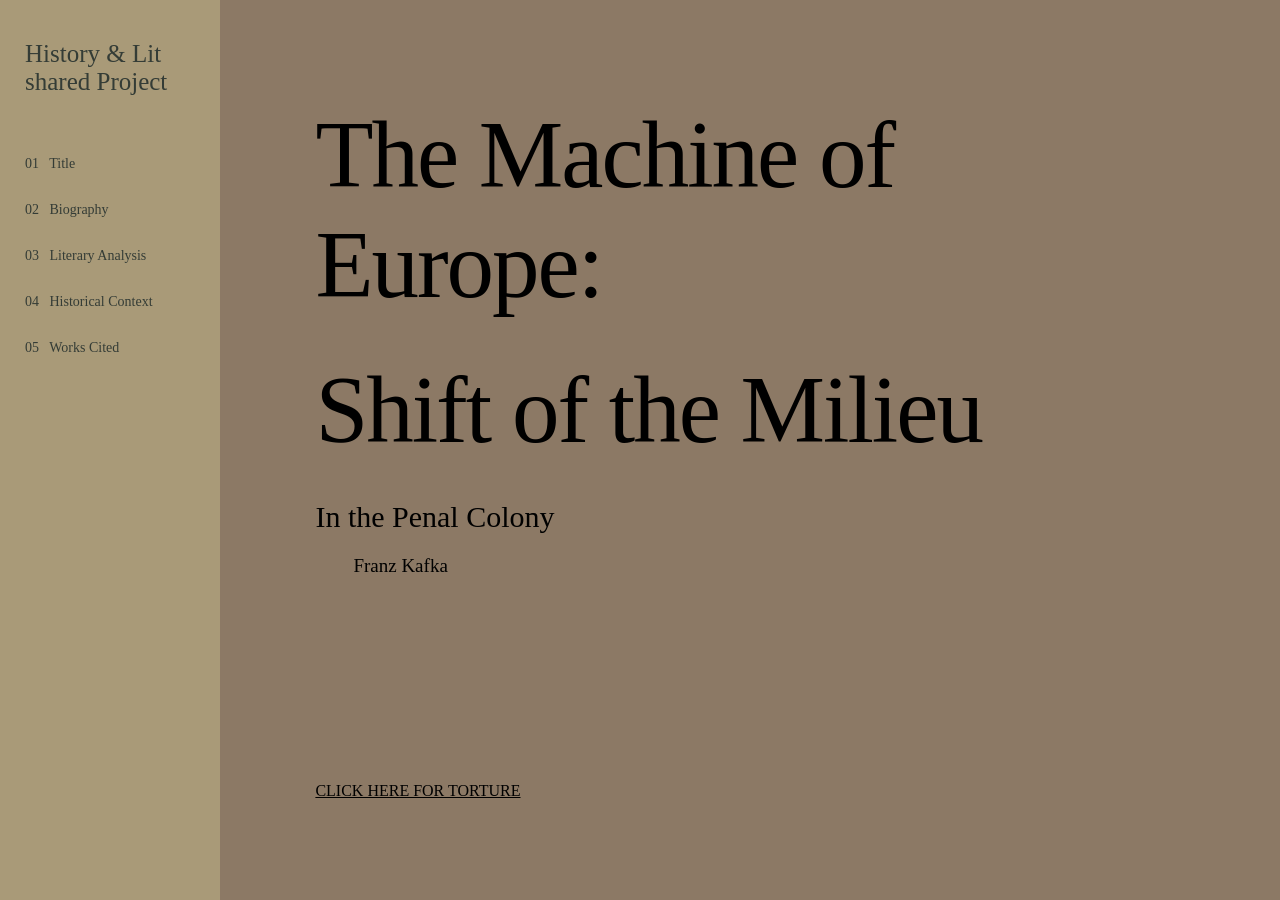
==== index.html @ d655e9a9 "test" ====
<!DOCTYPE html>
<html>
  <head>
      <title>Zeitgeist</title>

      <link rel="stylesheet" href="style.css">
      <style>
        nav {
            background-color: #A99A78;
            color: #343C36;
        }
        nav a {
            color: #343C36;
        }
      </style>
  </head>
  <body>
    <nav>
        <h2>History & Lit shared Project</h2>

        <a href="">01 &nbsp; Title</a>
        <a href="biography/index.html">02 &nbsp; Biography</a>
        <a href="literary/index.html">03 &nbsp; Literary Analysis</a>
        <a href="historical/index.html">04 &nbsp; Historical Context</a>
        <a href="works-cited/index.html">05 &nbsp; Works Cited</a>
    </nav>

    <main>
        <section id="title">
            <h1>The Machine of Europe:</h1>
            <h1 id="milieu">Shift of the Milieu</h1>
            <h2>In the Penal Colony</h2>
            <p>Franz Kafka</p>
            <a href="generator/index.html" style="color: black"><br><br><br><br><br><br><br><br><br><br><br>CLICK HERE FOR TORTURE</a>
        </section>
    </main>
  </body>
</html>
---- style.css ----
* {
    margin: 0;
    padding: 0;
    box-sizing: border-box;
}

body {
    font-family: "Times New Roman", serif;
}

nav {
    position: fixed;
    left: 0;
    top: 0;
    width: 220px;
    height: 100%;
    padding: 40px 25px;
    display: flex;
    flex-direction: column;
    z-index: 10;
}

nav h2 {
    font-family: "Times New Roman", serif;
    font-size: 25px;
    font-weight: normal;
    margin-bottom: 60px;
}

nav a {
    font-family: "Times New Roman", serif;
    text-decoration: none;
    font-size: 14px;
    margin-bottom: 30px;
    color: black;
}


/* content section */

main {
    margin-left: 220px;
}

section {
    min-height: 100vh;
    height: auto;
    padding: 70px 9%;
    display: flex;
    flex-direction: column;
    justify-content: center;
}

section h1 {
    /* times new roman for formality things, you know like the mla look lowkey */
    font-family: "Times New Roman", serif;
    font-size: 65px;
    font-weight: normal;
    letter-spacing: -2px;
    margin-bottom: 35px;
}

section h2 {
    font-family: "Times New Roman", serif;
    font-weight: normal;
}

section p {
    font-family: "Times New Roman", serif;
    font-size: 19px;
    line-height: 1.8;
    max-width: 750px;
    text-indent: 2em; 
}

.img-centering {
    max-width: 750px;   
    text-align: center; 
    margin: 25px 0;    
}

.img-centering img {
    max-width: 200px; 
    height: auto;
}

.number {
    font-family: "Times New Roman", serif;
    font-size: 12px;
    letter-spacing: 3px;
    margin-bottom: 25px;
}

/* title page */

@keyframes title-effect {
    from {color: #A99A78;}
    to {color: #978a68;}
}

#title {
    background-color: #8C7965;
    animation-name: title-effect;
    animation-duration: 2s;
    animation-iteration-count: infinite;
    animation-direction: alternate;
}

#title h1 {
    font-size: 95px;
}

#title h2 {
    font-size: 30px;
    margin-bottom: 15px;
}

/* biography page */

#biography {
    background-color: rgb(186, 179, 161);
    color: #393833;
}

/* lit analysis page */

#literary {
    background-color: #343C36;
    color: #77766A;
}

/* hist context page */

#historical {
    background-color: rgb(186, 179, 161);
    color: #393833;
}

/* works cited */

#works-cited {
    background-color: #77766A;
    color: #343C36;
}
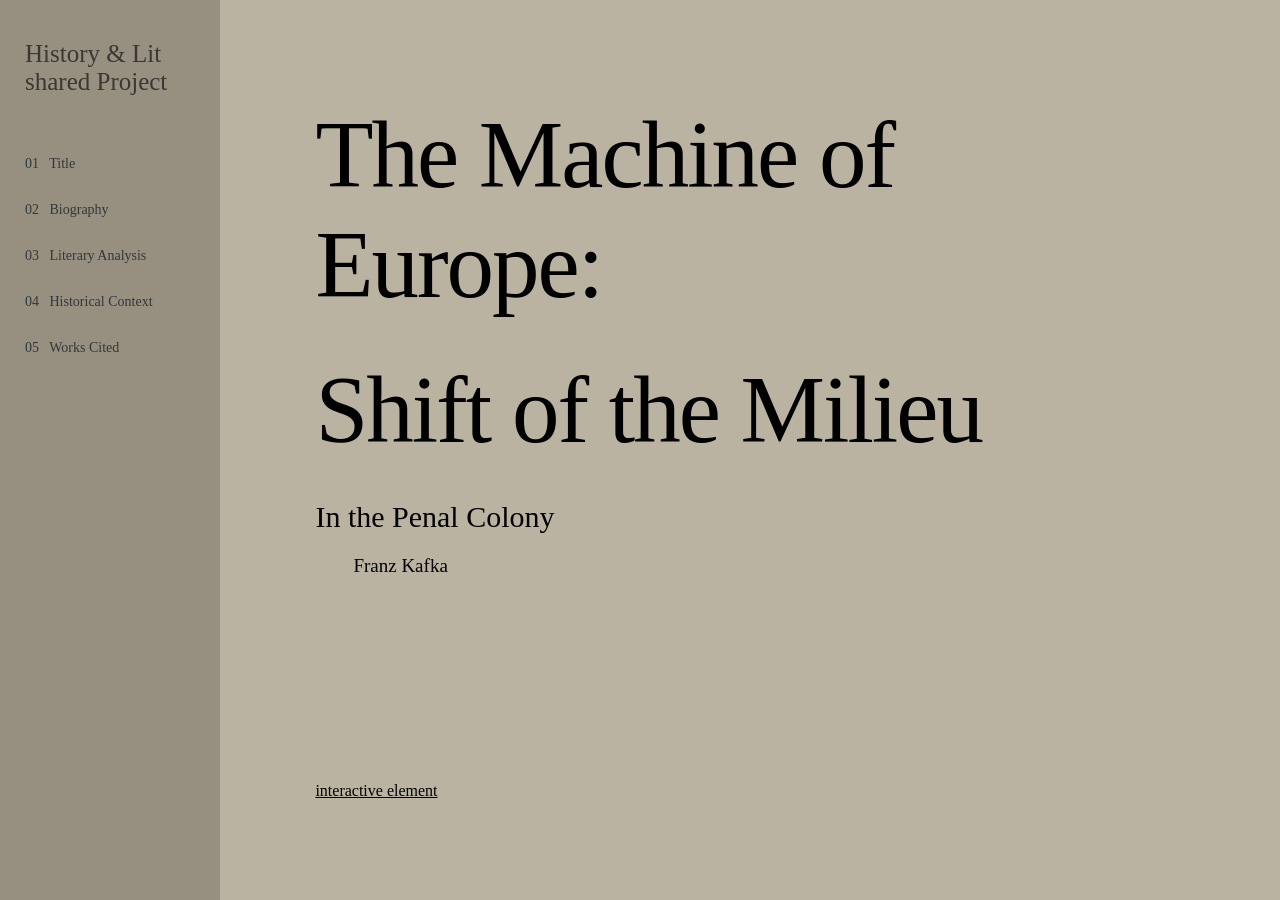
==== commit 01555858: "color change in title page" ====
--- a/index.html
+++ b/index.html
@@ -3,14 +3,14 @@
   <head>
       <title>Zeitgeist</title>
 
-      <link rel="stylesheet" href="style.css">
+      <link rel="stylesheet" href="style.css?v=2">
       <style>
         nav {
-            background-color: #A99A78;
-            color: #343C36;
+            background-color: rgb(151, 144, 128);
+            color: #393833;
         }
         nav a {
-            color: #343C36;
+            color: #333739;
         }
       </style>
   </head>
@@ -31,7 +31,7 @@
             <h1 id="milieu">Shift of the Milieu</h1>
             <h2>In the Penal Colony</h2>
             <p>Franz Kafka</p>
-            <a href="generator/index.html" style="color: black"><br><br><br><br><br><br><br><br><br><br><br>CLICK HERE FOR TORTURE</a>
+            <a href="generator/index.html" style="color: black"><br><br><br><br><br><br><br><br><br><br><br>interactive element</a>
         </section>
     </main>
   </body>
--- a/style.css
+++ b/style.css
@@ -94,12 +94,12 @@
 /* title page */
 
 @keyframes title-effect {
-    from {color: #A99A78;}
-    to {color: #978a68;}
+    from {color: #393833;}
+    to {color: #22211e;}
 }
 
 #title {
-    background-color: #8C7965;
+    background-color: rgb(186, 179, 161);
     animation-name: title-effect;
     animation-duration: 2s;
     animation-iteration-count: infinite;
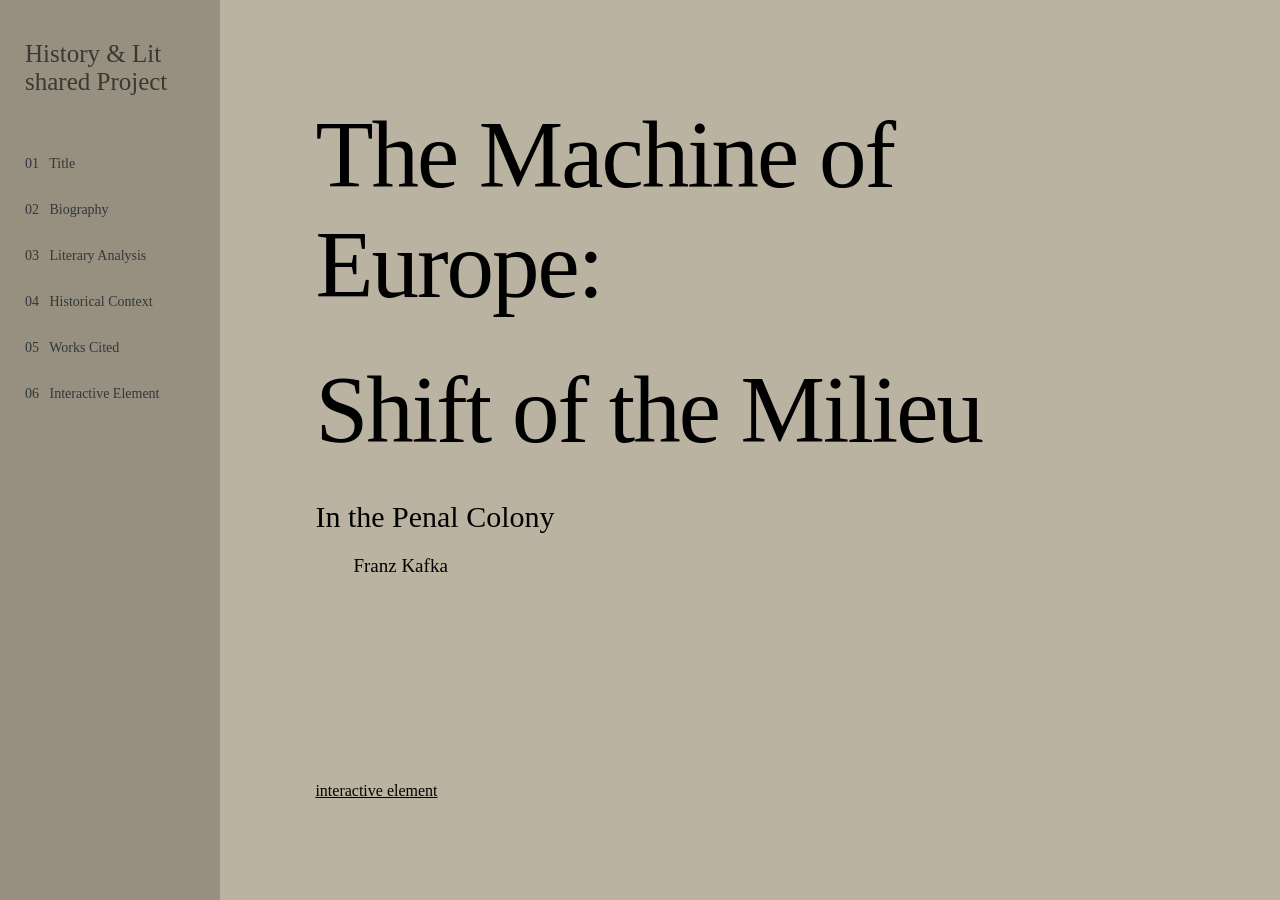
==== commit c3f68d30: "sidebar update" ====
--- a/index.html
+++ b/index.html
@@ -23,6 +23,7 @@
         <a href="literary/index.html">03 &nbsp; Literary Analysis</a>
         <a href="historical/index.html">04 &nbsp; Historical Context</a>
         <a href="works-cited/index.html">05 &nbsp; Works Cited</a>
+        <a href="generator/index.html">06 &nbsp; Interactive Element</a>
     </nav>
 
     <main>
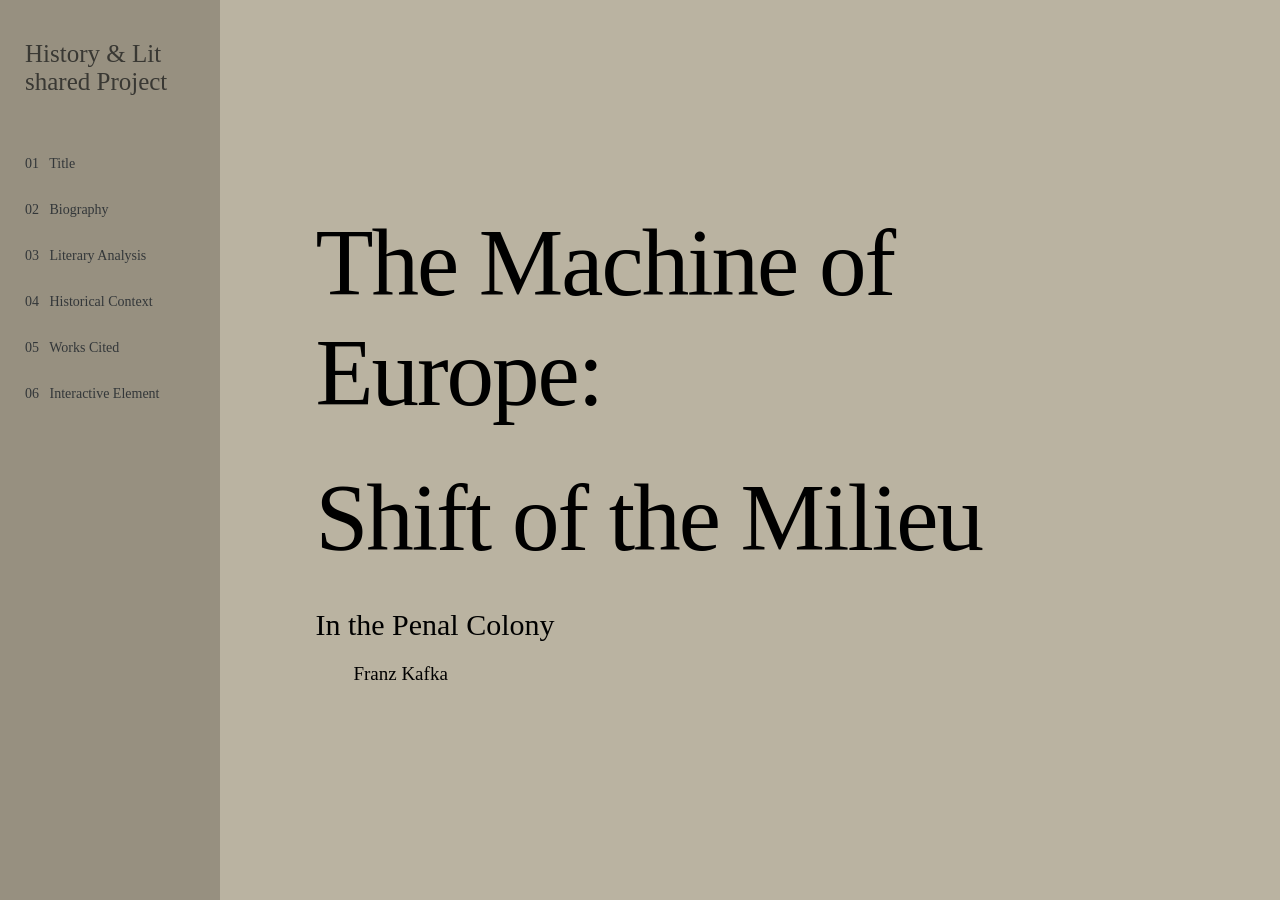
==== commit e340f2e4: "Update index.html" ====
--- a/index.html
+++ b/index.html
@@ -32,7 +32,6 @@
             <h1 id="milieu">Shift of the Milieu</h1>
             <h2>In the Penal Colony</h2>
             <p>Franz Kafka</p>
-            <a href="generator/index.html" style="color: black"><br><br><br><br><br><br><br><br><br><br><br>interactive element</a>
         </section>
     </main>
   </body>
--- a/style.css
+++ b/style.css
@@ -141,4 +141,82 @@
 #works-cited {
     background-color: #77766A;
     color: #343C36;
+}
+
+/* phone layout stuff */
+
+@media (max-width: 600px) {
+    
+    nav {
+        position: static;
+        width: 100%;
+        height: auto;
+        padding: 25px 7%;
+        flex-direction: row;
+        flex-wrap: wrap;
+    }
+
+    nav h2 {
+        width: 100%;
+        font-size: 23px;
+        margin-bottom: 20px;
+    }
+
+    nav a {
+        font-size: 13px;
+        margin-bottom: 10px;
+        margin-right: 20px;
+    }
+
+    main {
+        margin-left: 0;
+    }
+
+    section {
+        min-height: 100svh;
+        padding: 45px 7%;
+        justify-content: flex-start;
+    }
+
+    section h1 {
+        font-size: 40px;
+        letter-spacing: -1px;
+        margin-bottom: 25px;
+    }
+
+    section h2 {
+        font-size: 22px;
+    }
+
+    section p {
+        font-size: 17px;
+        line-height: 1.7;
+        max-width: 100%;
+    }
+
+    .img-centering {
+        max-width: 100%;
+        margin: 20px 0;
+    }
+
+    .img-centering img {
+        max-width: 100%;
+        width: 200px;
+        height: auto;
+    }
+
+    .number {
+        font-size: 11px;
+        margin-bottom: 20px;
+    }
+
+    /* title page */
+
+    #title h1 {
+        font-size: 55px;
+    }
+
+    #title h2 {
+        font-size: 23px;
+    }
 }
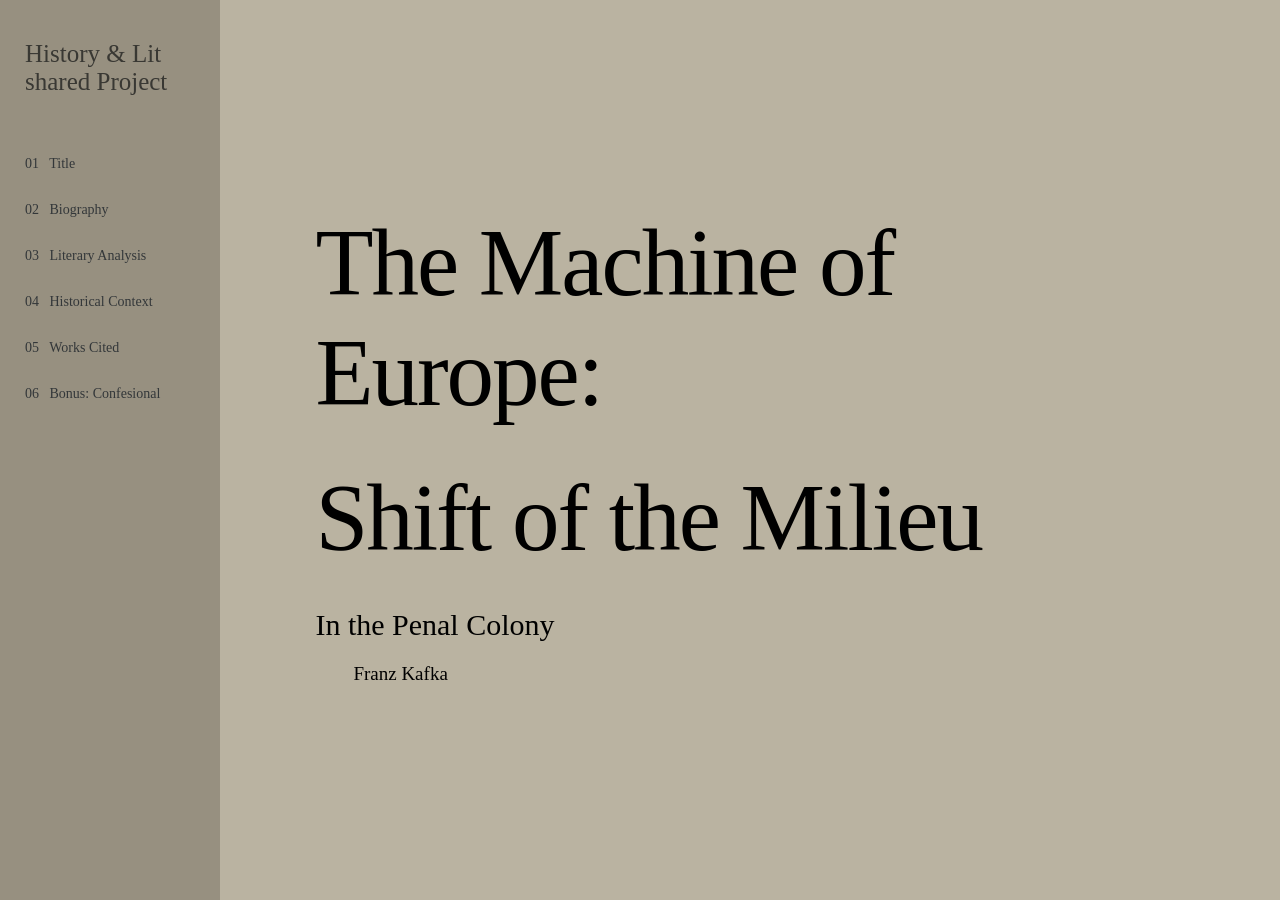
==== commit d376d8dc: "mad eht enth tortuhrne a liutjekr nicer orj oskmnthenjbg idkjn" ====
--- a/index.html
+++ b/index.html
@@ -2,7 +2,7 @@
 <html>
   <head>
       <title>Zeitgeist</title>
-
+      <meta name="viewport" content="width=device-width, initial-scale=1.0">
       <link rel="stylesheet" href="style.css?v=2">
       <style>
         nav {
@@ -23,7 +23,7 @@
         <a href="literary/index.html">03 &nbsp; Literary Analysis</a>
         <a href="historical/index.html">04 &nbsp; Historical Context</a>
         <a href="works-cited/index.html">05 &nbsp; Works Cited</a>
-        <a href="generator/index.html">06 &nbsp; Interactive Element</a>
+        <a href="generator/index.html">06 &nbsp; Bonus: Confesional</a>
     </nav>
 
     <main>
--- a/style.css
+++ b/style.css
@@ -143,80 +143,70 @@
     color: #343C36;
 }
 
-/* phone layout stuff */
-
-@media (max-width: 600px) {
-    
+/*phone please work*/
+
+@media (max-width: 768px) {
     nav {
-        position: static;
-        width: 100%;
-        height: auto;
-        padding: 25px 7%;
-        flex-direction: row;
-        flex-wrap: wrap;
-    }
-
-    nav h2 {
-        width: 100%;
-        font-size: 23px;
-        margin-bottom: 20px;
-    }
-
-    nav a {
-        font-size: 13px;
-        margin-bottom: 10px;
-        margin-right: 20px;
-    }
-
-    main {
-        margin-left: 0;
-    }
-
-    section {
-        min-height: 100svh;
-        padding: 45px 7%;
-        justify-content: flex-start;
-    }
-
-    section h1 {
-        font-size: 40px;
-        letter-spacing: -1px;
-        margin-bottom: 25px;
-    }
-
-    section h2 {
-        font-size: 22px;
-    }
-
-    section p {
-        font-size: 17px;
-        line-height: 1.7;
-        max-width: 100%;
-    }
-
-    .img-centering {
-        max-width: 100%;
-        margin: 20px 0;
-    }
-
-    .img-centering img {
-        max-width: 100%;
-        width: 200px;
-        height: auto;
-    }
-
-    .number {
-        font-size: 11px;
-        margin-bottom: 20px;
-    }
-
-    /* title page */
-
-    #title h1 {
-        font-size: 55px;
-    }
-
-    #title h2 {
-        font-size: 23px;
-    }
-}+    position: sticky;
+    top: 0;
+    width: 100%;
+    height: auto;
+    padding: 14px 20px;
+    display: flex;
+    flex-direction: row;
+    flex-wrap: wrap;
+    align-items: center;
+    gap: 6px 18px;
+    z-index: 10;
+}
+
+nav h2 {
+    width: 100%;
+    font-size: 20px;
+    margin-bottom: 4px;
+}
+
+nav a {
+    font-size: 13px;
+    margin-bottom: 0px;
+}
+
+
+/* content section */
+
+main {
+    margin-left: 0px;
+    height: 100dvh;
+}
+
+section {
+    min-height: 100vh;
+    min-height: 100dvh;
+    padding: 40px 20px;
+    justify-content: flex-start;
+}
+
+section h1 {
+    font-size: 38px;
+    letter-spacing: -1px;
+}
+
+#title h1 {
+    font-size: 48px;
+}
+
+#title h2 {
+    font-size: 22px;
+}
+
+section p {
+    font-size: 17px;
+    max-width: 100%;
+}
+
+.img-centering,
+.img-centering img {
+    max-width: 100%; 
+}
+
+}
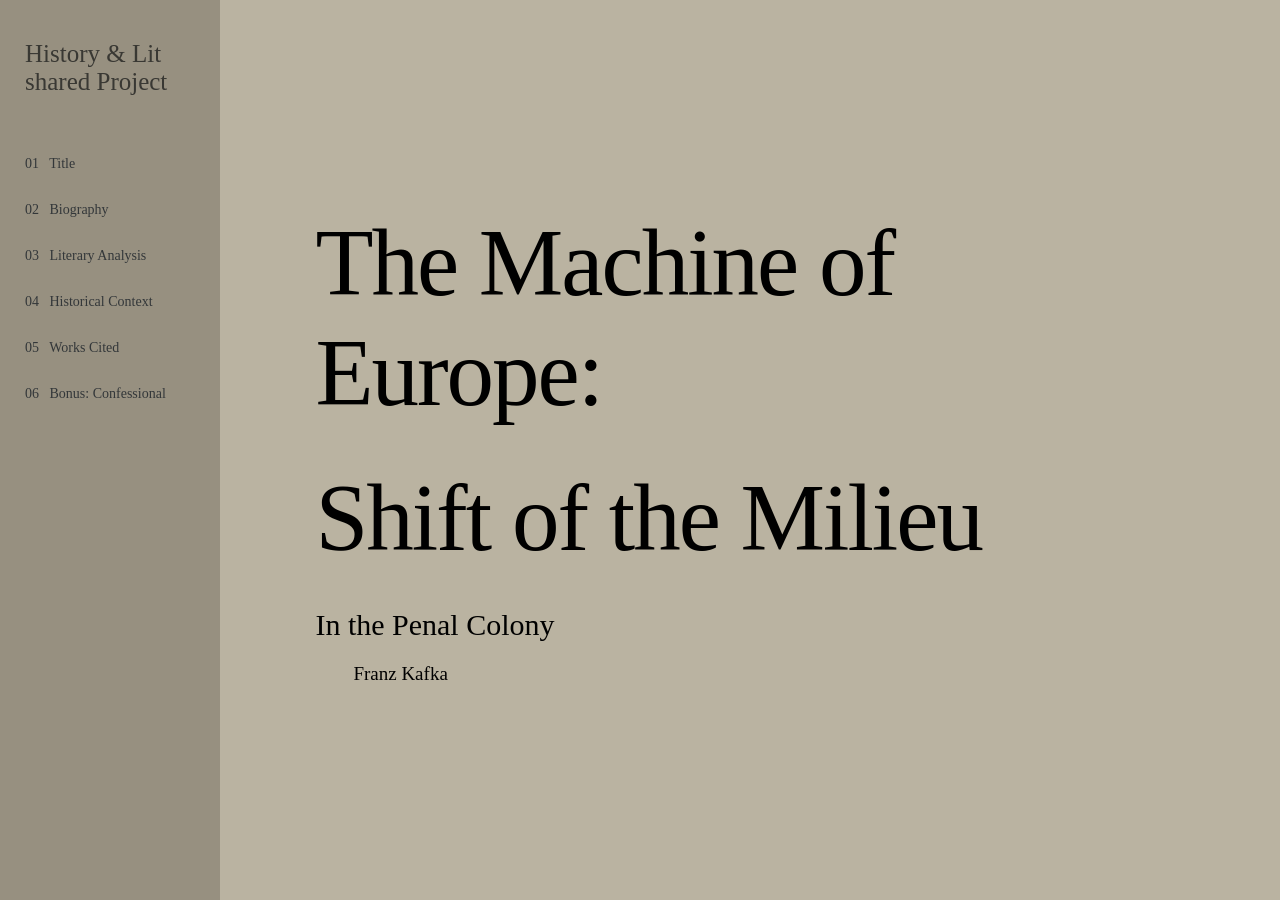
==== commit a281e088: "fijxnde the stujf oij forgt toabout" ====
--- a/index.html
+++ b/index.html
@@ -23,7 +23,7 @@
         <a href="literary/index.html">03 &nbsp; Literary Analysis</a>
         <a href="historical/index.html">04 &nbsp; Historical Context</a>
         <a href="works-cited/index.html">05 &nbsp; Works Cited</a>
-        <a href="generator/index.html">06 &nbsp; Bonus: Confesional</a>
+        <a href="generator/index.html">06 &nbsp; Bonus: Confessional</a>
     </nav>
 
     <main>
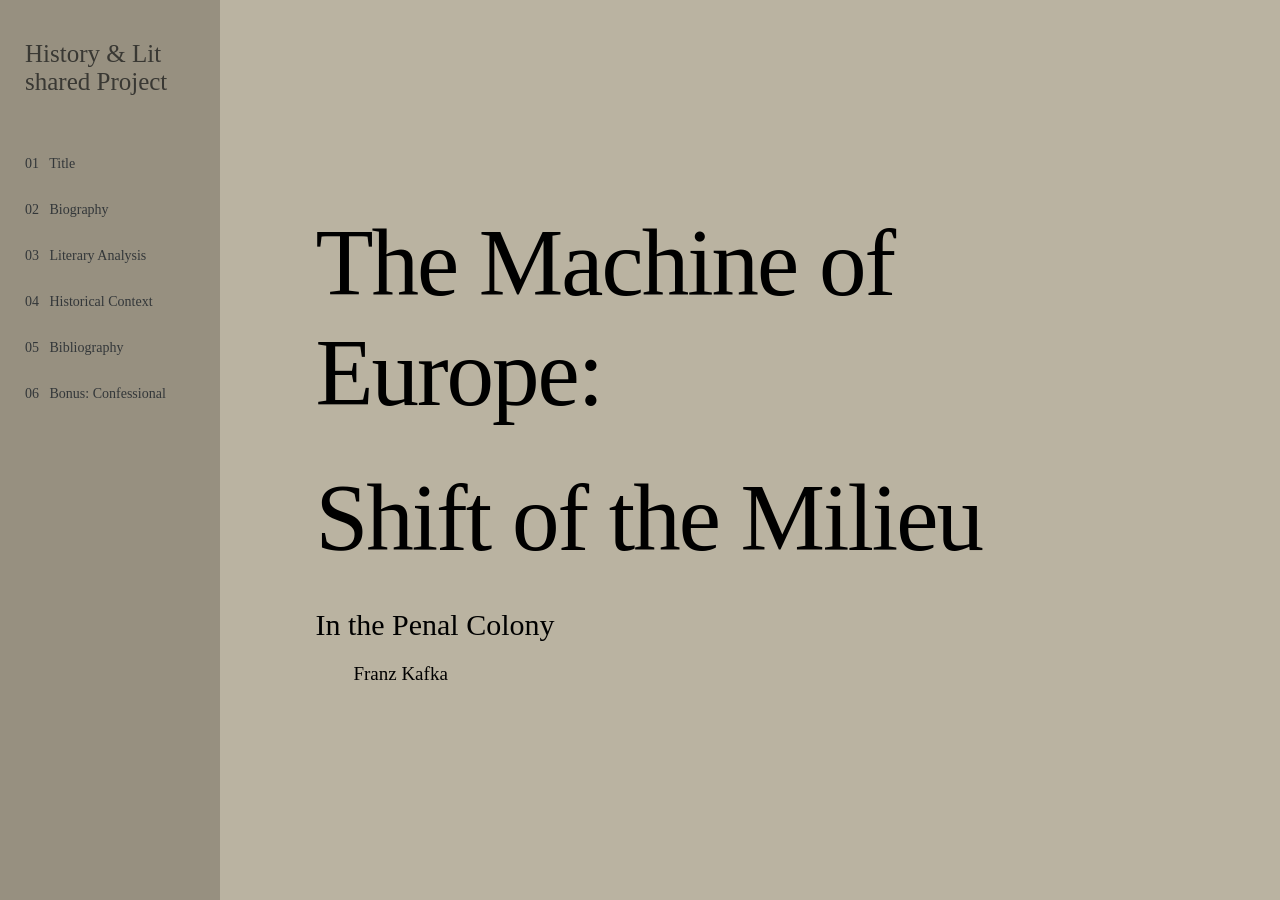
==== commit 34426d65: "works cited -> bibliography" ====
--- a/index.html
+++ b/index.html
@@ -22,7 +22,7 @@
         <a href="biography/index.html">02 &nbsp; Biography</a>
         <a href="literary/index.html">03 &nbsp; Literary Analysis</a>
         <a href="historical/index.html">04 &nbsp; Historical Context</a>
-        <a href="works-cited/index.html">05 &nbsp; Works Cited</a>
+        <a href="works-cited/index.html">05 &nbsp; Bibliography</a>
         <a href="generator/index.html">06 &nbsp; Bonus: Confessional</a>
     </nav>
 
